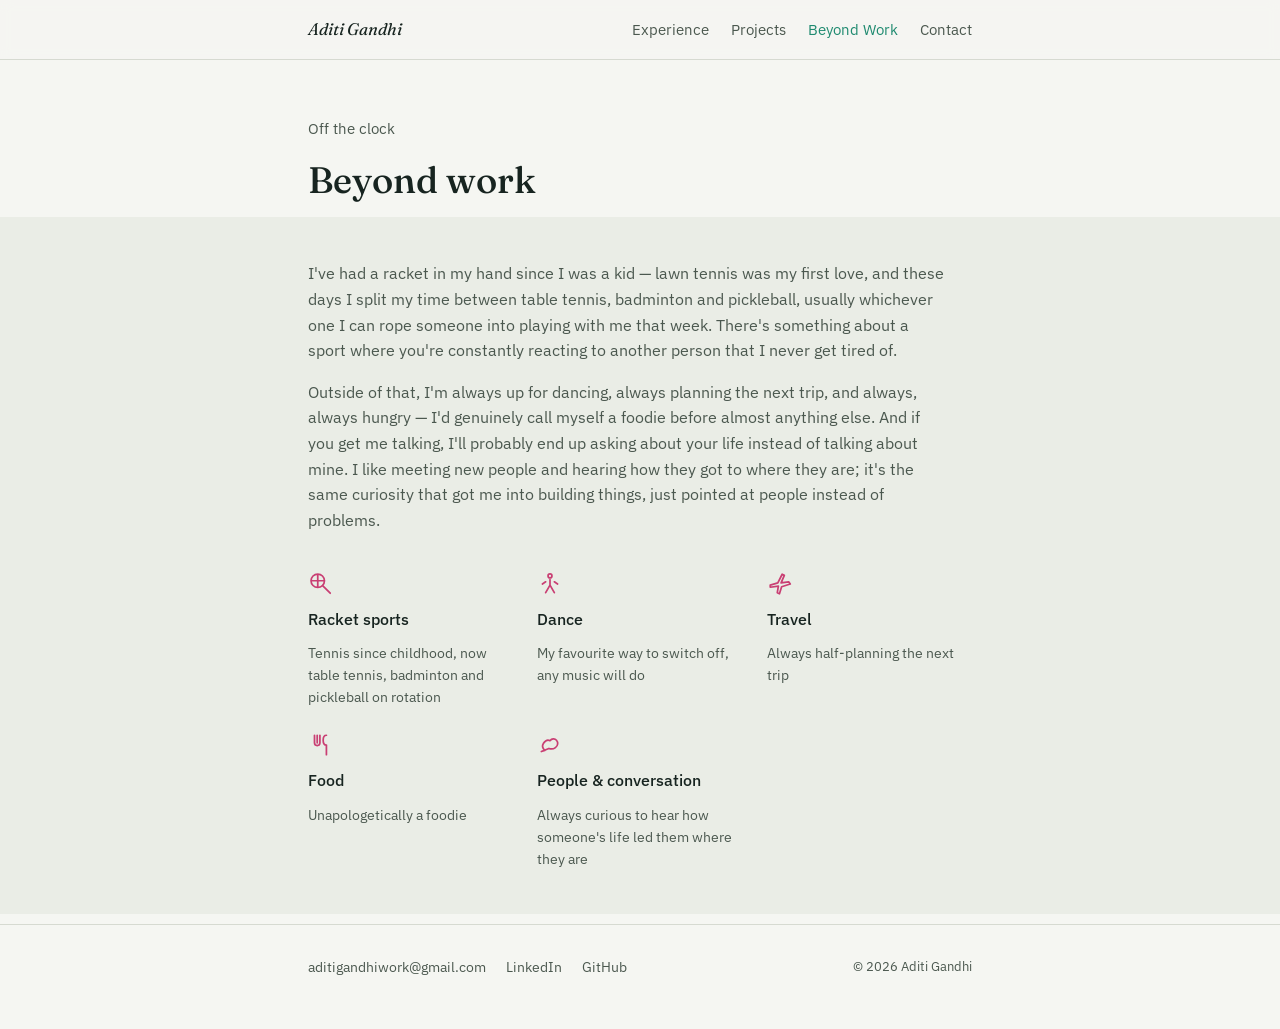
==== beyond.html @ 20c9f349 "Add files via upload" ====
<!DOCTYPE html>
<html lang="en">
<head>
<meta charset="UTF-8">
<meta name="viewport" content="width=device-width, initial-scale=1.0">
<title>Beyond Work — Aditi Gandhi</title>
<link rel="preconnect" href="https://fonts.googleapis.com">
<link rel="preconnect" href="https://fonts.gstatic.com" crossorigin>
<link href="https://fonts.googleapis.com/css2?family=Fraunces:ital,wght@0,400;0,500;0,600;1,400;1,500&family=IBM+Plex+Sans:wght@400;500;600&display=swap" rel="stylesheet">
<link rel="stylesheet" href="style.css">
</head>
<body>

<nav>
  <div class="wrap">
    <div class="brand"><a href="index.html">Aditi Gandhi</a></div>
    <ul>
      <li><a href="experience.html">Experience</a></li>
      <li><a href="projects.html">Projects</a></li>
      <li><a href="beyond.html" class="active">Beyond Work</a></li>
      <li><a href="contact.html">Contact</a></li>
    </ul>
  </div>
</nav>

<header class="page-head">
  <div class="wrap">
    <div class="eyebrow">Off the clock</div>
    <h1>Beyond work</h1>
  </div>
</header>

<main>
<section class="hobbies-section">
  <div class="wrap">
    <div class="beyond-copy">
      <p>I've had a racket in my hand since I was a kid — lawn tennis was my first love, and these days I split my time between table tennis, badminton and pickleball, usually whichever one I can rope someone into playing with me that week. There's something about a sport where you're constantly reacting to another person that I never get tired of.</p>
      <p>Outside of that, I'm always up for dancing, always planning the next trip, and always, always hungry — I'd genuinely call myself a foodie before almost anything else. And if you get me talking, I'll probably end up asking about your life instead of talking about mine. I like meeting new people and hearing how they got to where they are; it's the same curiosity that got me into building things, just pointed at people instead of problems.</p>
    </div>

    <div class="hobby-grid">
      <div class="hobby">
        <svg viewBox="0 0 24 24" fill="none" stroke-width="1.6" stroke-linecap="round" stroke-linejoin="round"><circle cx="9" cy="9" r="6.2"/><path d="M13.5 13.5 L20.5 20.5"/><path d="M9 3.5v11 M3.5 9h11"/></svg>
        <div class="h-title">Racket sports</div>
        <div class="h-sub">Tennis since childhood, now table tennis, badminton and pickleball on rotation</div>
      </div>

      <div class="hobby">
        <svg viewBox="0 0 24 24" fill="none" stroke-width="1.6" stroke-linecap="round" stroke-linejoin="round"><circle cx="12" cy="4.5" r="1.8"/><path d="M12 8v5 M12 13l-4 7 M12 13l4 7 M8 10l-3 2 M16 10l3 2"/></svg>
        <div class="h-title">Dance</div>
        <div class="h-sub">My favourite way to switch off, any music will do</div>
      </div>

      <div class="hobby">
        <svg viewBox="0 0 24 24" fill="none" stroke-width="1.6" stroke-linecap="round" stroke-linejoin="round"><path d="M3 13l7-2 4-8 2 1-3 7 7-1 1.5 2-8 2.5-2 6.5-2-1 1-6-7.5 1z"/></svg>
        <div class="h-title">Travel</div>
        <div class="h-sub">Always half-planning the next trip</div>
      </div>

      <div class="hobby">
        <svg viewBox="0 0 24 24" fill="none" stroke-width="1.6" stroke-linecap="round" stroke-linejoin="round"><path d="M6 3v7a2.5 2.5 0 0 0 5 0V3 M8.5 3v7 M17 3c-2 0-3 2-3 4.5S15 12 17 12v9"/></svg>
        <div class="h-title">Food</div>
        <div class="h-sub">Unapologetically a foodie</div>
      </div>

      <div class="hobby">
        <svg viewBox="0 0 24 24" fill="none" stroke-width="1.6" stroke-linecap="round" stroke-linejoin="round"><path d="M4 18l3.2-1 c-2-1.8-2.6-4.4-1.2-6.6C7.6 8 10 7 12 8c1.6-2 4.4-2.2 6-.4 1.8 2 1.4 5-1 6.8-1.6 1.2-4 1.6-6 .8L4 18z"/></svg>
        <div class="h-title">People &amp; conversation</div>
        <div class="h-sub">Always curious to hear how someone's life led them where they are</div>
      </div>
    </div>
  </div>
</section>
</main>

<footer class="site-footer">
  <div class="wrap">
    <div class="links">
      <a href="mailto:aditigandhiwork@gmail.com">aditigandhiwork@gmail.com</a>
      <a href="#" data-fill="linkedin">LinkedIn</a>
      <a href="#" data-fill="github">GitHub</a>
    </div>
    <div class="copy">© 2026 Aditi Gandhi</div>
  </div>
</footer>

</body>
</html>
---- style.css ----
:root{
  --bg: #F5F6F2;
  --bg-alt: #EAEDE6;
  --ink: #172420;
  --ink-soft: #4B584F;
  --teal: #1F8A70;
  --coral: #C93F73;
  --line: #D6DAD1;
  --max: 720px;
}

*{ box-sizing: border-box; }
html{ scroll-behavior: smooth; }
body{
  margin: 0;
  background: var(--bg);
  color: var(--ink);
  font-family: 'IBM Plex Sans', sans-serif;
  font-size: 17px;
  line-height: 1.6;
  -webkit-font-smoothing: antialiased;
}

h1, h2, h3{
  font-family: 'Fraunces', serif;
  font-weight: 500;
  margin: 0;
  color: var(--ink);
}

a{ color: var(--teal); text-decoration: none; border-bottom: 1px solid transparent; }
a:hover{ border-bottom-color: currentColor; }
a:focus-visible, button:focus-visible{ outline: 2px solid var(--teal); outline-offset: 3px; }

.wrap{ max-width: var(--max); margin: 0 auto; padding: 0 28px; }

/* Nav */
nav{
  position: sticky; top: 0; z-index: 10;
  background: rgba(245,246,242,0.9);
  backdrop-filter: blur(6px);
  border-bottom: 1px solid var(--line);
}
nav .wrap{
  display: flex; align-items: center; justify-content: space-between;
  padding-top: 16px; padding-bottom: 16px;
}
nav .brand{ font-family: 'Fraunces', serif; font-size: 1.05rem; font-style: italic; }
nav .brand a{ color: var(--ink); border: none; }
nav ul{ list-style: none; display: flex; gap: 22px; margin: 0; padding: 0; }
nav ul a{ color: var(--ink-soft); font-size: 0.92rem; border: none; }
nav ul a:hover{ color: var(--teal); }
nav ul a.active{ color: var(--teal); }

/* Hero (home page only) */
header.hero{ padding: 76px 0 56px; }
header.hero .eyebrow{ color: var(--ink-soft); font-size: 0.95rem; margin-bottom: 14px; }
header.hero h1{
  font-size: clamp(2.1rem, 5vw, 2.9rem);
  line-height: 1.18;
  max-width: 15ch;
  opacity: 0; transform: translateY(14px);
  animation: rise 0.7s ease-out 0.1s forwards;
}
header.hero h1 em{ font-style: italic; color: var(--teal); }
header.hero p.bio{
  margin-top: 22px; max-width: 62ch; color: var(--ink-soft); font-size: 1.04rem;
  opacity: 0; transform: translateY(14px);
  animation: rise 0.7s ease-out 0.28s forwards;
}
header.hero .meta{
  margin-top: 26px; display: flex; flex-wrap: wrap; gap: 8px 22px;
  font-size: 0.94rem; color: var(--ink-soft);
  opacity: 0; transform: translateY(14px);
  animation: rise 0.7s ease-out 0.44s forwards;
}
header.hero .meta a{ color: var(--ink); }
header.hero .cta-row{
  margin-top: 34px; display: flex; flex-wrap: wrap; gap: 12px;
  opacity: 0; transform: translateY(14px);
  animation: rise 0.7s ease-out 0.58s forwards;
}
header.hero .cta-row a{
  border: 1px solid var(--line); border-radius: 3px; padding: 8px 16px;
  font-size: 0.92rem; color: var(--ink);
}
header.hero .cta-row a:hover{ border-color: var(--teal); color: var(--teal); }

@keyframes rise{ to{ opacity: 1; transform: translateY(0); } }
@media (prefers-reduced-motion: reduce){
  header.hero h1, header.hero p.bio, header.hero .meta, header.hero .cta-row{ animation: none; opacity: 1; transform: none; }
}

/* Simple page header (inner pages) */
header.page-head{ padding: 56px 0 8px; }
header.page-head .eyebrow{ color: var(--ink-soft); font-size: 0.95rem; margin-bottom: 10px; }
header.page-head h1{ font-size: clamp(1.8rem, 4vw, 2.3rem); }
header.page-head p.lede{ margin-top: 16px; color: var(--ink-soft); max-width: 58ch; font-size: 1.02rem; }

section{ padding: 44px 0; border-top: 1px solid var(--line); }
section > .wrap > h2{ font-size: 1.4rem; margin-bottom: 28px; }
main > section:first-of-type{ border-top: none; }

/* Experience timeline */
.role{ position: relative; padding-left: 26px; margin-bottom: 34px; }
.role:last-child{ margin-bottom: 0; }
.role::before{ content: ""; position: absolute; left: 0; top: 6px; width: 9px; height: 9px; border-radius: 50%; background: var(--teal); }
.role::after{ content: ""; position: absolute; left: 4px; top: 18px; bottom: -34px; width: 1px; background: var(--line); }
.role:last-child::after{ display: none; }
.role .dates{ font-size: 0.86rem; color: var(--ink-soft); }
.role h3{ font-size: 1.12rem; margin-top: 2px; }
.role .org{ color: var(--teal); font-weight: 500; }
.role ul{ margin: 12px 0 0; padding-left: 18px; color: var(--ink-soft); font-size: 0.97rem; }
.role li{ margin-bottom: 7px; }

/* Skills */
.skill-group{ margin-bottom: 22px; }
.skill-group:last-child{ margin-bottom: 0; }
.skill-group .label{ font-size: 0.88rem; color: var(--ink-soft); margin-bottom: 10px; }
.chips{ display: flex; flex-wrap: wrap; gap: 8px; }
.chip{ border: 1px solid var(--line); padding: 5px 12px; border-radius: 3px; font-size: 0.88rem; color: var(--ink); background: var(--bg); }

/* Projects */
.project{ margin-bottom: 30px; }
.project:last-child{ margin-bottom: 0; }
.project h3{ font-size: 1.08rem; }
.project .tags{ font-size: 0.85rem; color: var(--teal); margin-top: 3px; }
.project p{ color: var(--ink-soft); margin-top: 8px; font-size: 0.97rem; }

/* Education */
.edu h3{ font-size: 1.08rem; }
.edu .dates{ font-size: 0.86rem; color: var(--ink-soft); margin-top: 2px; }
.edu p{ color: var(--ink-soft); margin-top: 8px; font-size: 0.97rem; }

/* Beyond work */
.hobbies-section{ background: var(--bg-alt); }
.hobbies-section h2{ color: var(--coral); }
.beyond-copy p{ color: var(--ink-soft); max-width: 64ch; margin: 0 0 16px; font-size: 1rem; }
.beyond-copy p:last-child{ margin-bottom: 0; }
.hobby-grid{
  display: grid; grid-template-columns: repeat(auto-fit, minmax(150px, 1fr));
  gap: 24px; margin-top: 38px;
}
.hobby{ display: flex; flex-direction: column; gap: 10px; }
.hobby svg{ width: 26px; height: 26px; stroke: var(--coral); }
.hobby .h-title{ font-weight: 500; font-size: 0.98rem; }
.hobby .h-sub{ font-size: 0.86rem; color: var(--ink-soft); }

/* Contact page */
.contact-block h2{ font-size: 1.6rem; margin-bottom: 12px; }
.contact-block p{ color: var(--ink-soft); max-width: 50ch; }
.contact-block .links{ margin-top: 22px; display: flex; flex-wrap: wrap; gap: 10px 26px; }
.contact-block .links a{ color: var(--ink); font-size: 1rem; }

/* Footer */
footer.site-footer{ padding: 30px 0 50px; border-top: 1px solid var(--line); margin-top: 10px; }
footer.site-footer .wrap{ display: flex; flex-wrap: wrap; justify-content: space-between; gap: 12px; align-items: center; }
footer.site-footer .links{ display: flex; gap: 20px; flex-wrap: wrap; }
footer.site-footer .links a{ font-size: 0.9rem; color: var(--ink-soft); }
footer.site-footer .copy{ font-size: 0.82rem; color: var(--ink-soft); }

@media (max-width: 560px){
  nav ul{ gap: 14px; }
  section{ padding: 36px 0; }
}
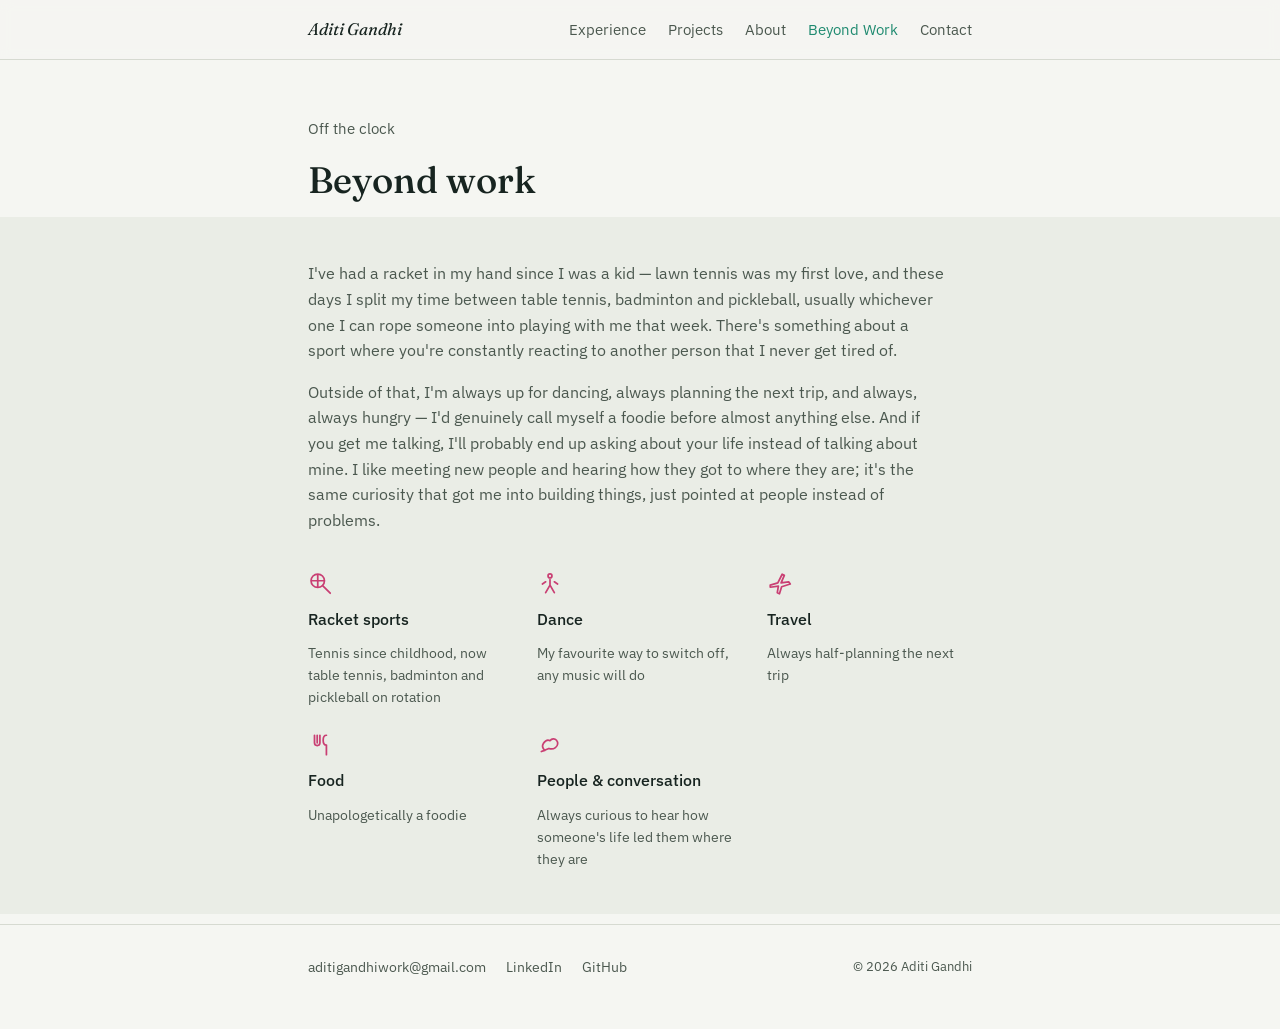
==== commit a9e2f227: "Add files via upload" ====
--- a/beyond.html
+++ b/beyond.html
@@ -17,6 +17,7 @@
     <ul>
       <li><a href="experience.html">Experience</a></li>
       <li><a href="projects.html">Projects</a></li>
+      <li><a href="about.html">About</a></li>
       <li><a href="beyond.html" class="active">Beyond Work</a></li>
       <li><a href="contact.html">Contact</a></li>
     </ul>
@@ -77,8 +78,8 @@
   <div class="wrap">
     <div class="links">
       <a href="mailto:aditigandhiwork@gmail.com">aditigandhiwork@gmail.com</a>
-      <a href="#" data-fill="linkedin">LinkedIn</a>
-      <a href="#" data-fill="github">GitHub</a>
+      <a href="https://www.linkedin.com/in/aditigandhi68/">LinkedIn</a>
+      <a href="https://github.com/Aditigandhi16">GitHub</a>
     </div>
     <div class="copy">© 2026 Aditi Gandhi</div>
   </div>
